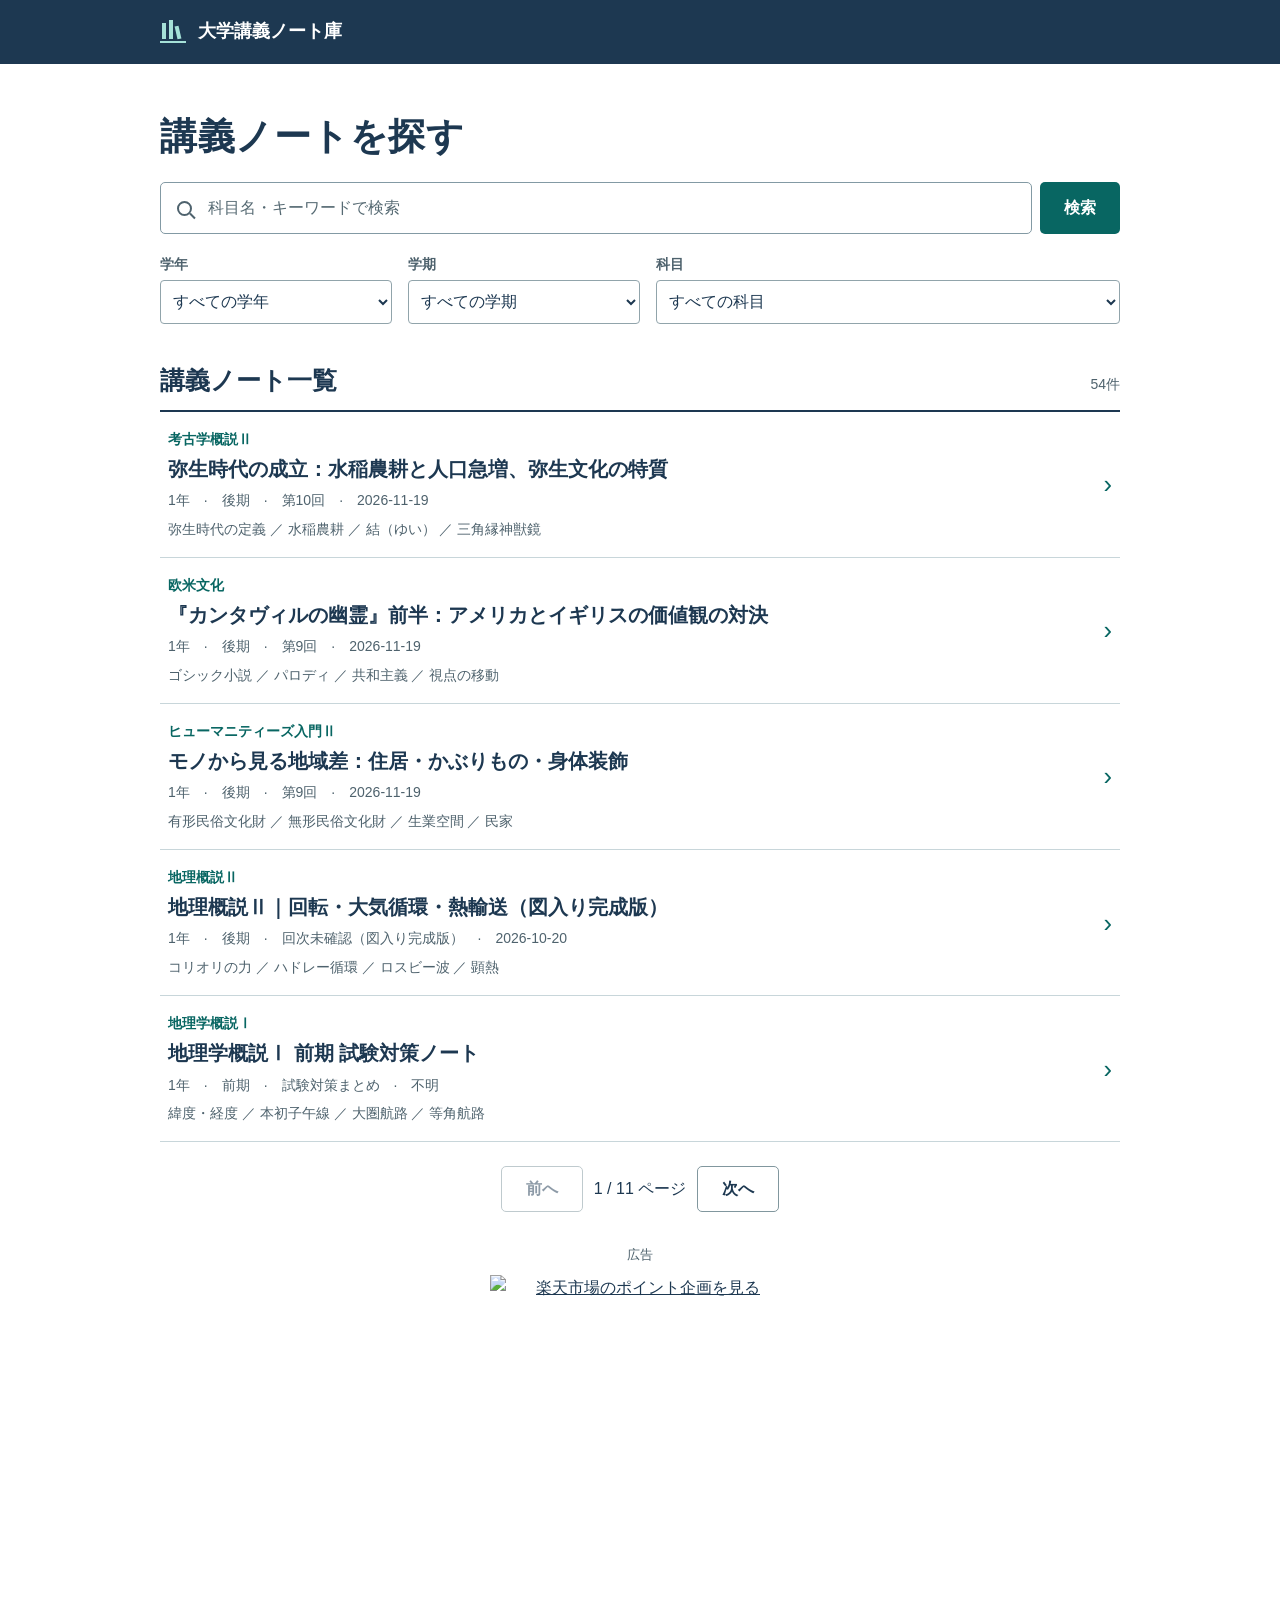
==== index.html @ e1bc1e38 "Publish the static university notes library" ====
<!doctype html>
<html lang="ja">
<head>
  <meta charset="utf-8">
  <meta name="viewport" content="width=device-width, initial-scale=1">
  <meta name="description" content="学年・学期・科目から大学の講義ノートを探し、PDFで読む。">
  <title>大学講義ノート庫</title>
  <link rel="stylesheet" href="./catalog.css">
  <script src="./library.js" defer></script>
</head>
<body class="catalog">
  <header class="catalog-header">
    <div class="catalog-width masthead">
      <a class="catalog-brand" href="./"><span class="shelf-mark" aria-hidden="true"><i></i><i></i><i></i></span>大学講義ノート庫</a>
    </div>
  </header>
  <main id="main" class="catalog-width">
    <p id="loading" class="catalog-state" role="status">ノートを読み込み中…</p>
    <noscript><p>ノートを表示するには JavaScript を有効にしてください。</p></noscript>
    <div id="catalog" hidden>
      <section class="catalog-search" aria-labelledby="find-heading">
        <h1 id="find-heading">講義ノートを探す</h1>
        <form id="search-form" role="search">
          <label class="sr-only" for="note-search">科目名・キーワードで検索</label>
          <div class="catalog-input">
            <span class="lens" aria-hidden="true"></span>
            <input id="note-search" name="q" type="search" placeholder="科目名・キーワードで検索">
          </div>
          <button type="submit" class="catalog-primary">検索</button>
        </form>
        <button id="filter-toggle" class="filter-disclosure" type="button" aria-expanded="false" aria-controls="filter-options">
          <span id="filter-label">絞り込み</span><span id="filter-icon" aria-hidden="true">＋</span>
        </button>
        <div id="filter-options" class="catalog-filters">
          <label class="catalog-select">学年<select id="grade"></select></label>
          <label class="catalog-select">学期<select id="semester"></select></label>
          <label class="catalog-select">科目<select id="subject"></select></label>
        </div>
      </section>
      <section class="catalog-results" aria-labelledby="list-heading">
        <div class="catalog-results-head">
          <h2 id="list-heading" tabindex="-1">講義ノート一覧</h2>
          <p id="result-count" role="status"></p>
        </div>
        <div id="active-filters" class="applied-filters" hidden>
          <span id="criteria"></span><button id="clear-filters" class="catalog-link" type="button">条件をクリア</button>
        </div>
        <p id="empty" class="catalog-state" hidden></p>
        <ul id="note-list" class="catalog-list"></ul>
        <nav id="pagination" class="catalog-pager" aria-label="ノート一覧のページ送り" hidden>
          <button id="previous" type="button">前へ</button>
          <span id="page-count"></span>
          <button id="next" type="button">次へ</button>
        </nav>
        <aside id="catalog-ad" class="catalog-ad" aria-label="楽天市場の広告" hidden>
          <p>広告</p>
          <a href="https://hb.afl.rakuten.co.jp/hsc/59ac83ad.79596c4b.59ac8269.04164c07/?link_type=pict&amp;ut=eyJwYWdlIjoic2hvcCIsInR5cGUiOiJwaWN0IiwiY29sIjoxLCJjYXQiOiI0NCIsImJhbiI6Mjc5NDg4OSwiYW1wIjpmYWxzZX0%3D" target="_blank" rel="nofollow sponsored noopener">
            <img src="https://hbb.afl.rakuten.co.jp/hsb/59ac83ad.79596c4b.59ac8269.04164c07/?me_id=1&amp;me_adv_id=2794889&amp;t=pict" width="300" height="300" loading="lazy" alt="楽天市場のポイント企画を見る">
          </a>
        </aside>
      </section>
    </div>
    <article id="reader" class="catalog-reader" hidden></article>
  </main>
</body>
</html>
---- catalog.css ----
* { box-sizing: border-box; }
[hidden] { display: none !important; }
body { margin: 0; }
a { color: inherit; }
button, input, select { font: inherit; }
button { border: 0; background: transparent; cursor: pointer; }
input { border: 0; background: transparent; }
.sr-only { position: absolute; width: 1px; height: 1px; padding: 0; margin: -1px; overflow: hidden; clip-path: inset(50%); white-space: nowrap; }

.catalog {
  --navy: #1d3851;
  --teal: #086662;
  --secondary: #4e626d;
  --edge: #c8d6da;
  min-height: 100vh;
  background: #fff;
  color: var(--navy);
  font-family: "Yu Gothic", "Hiragino Kaku Gothic ProN", Meiryo, sans-serif;
  line-height: 1.65;
  overflow-wrap: anywhere;
}
.catalog-width { width: min(960px, calc(100% - 64px)); margin-inline: auto; }
.catalog-header { background: var(--navy); color: white; }
.masthead, .catalog-brand { display: flex; align-items: center; }
.masthead { min-height: 64px; justify-content: space-between; gap: 1rem; }
.catalog-brand { gap: .75rem; text-decoration: none; font-weight: 700; font-size: 1.13rem; }
.shelf-mark { width: 26px; height: 23px; display: flex; align-items: end; gap: 3px; border-bottom: 2px solid #a5e1d8; padding: 0 2px 2px; }
.shelf-mark i { background: #a5e1d8; width: 4px; height: 16px; }
.shelf-mark i:nth-child(2) { height: 19px; }
.shelf-mark i:last-child { height: 13px; transform: rotate(-13deg); }
.catalog-back, .catalog-link { text-underline-offset: .25em; text-decoration: underline; }
.catalog h1, .catalog h2, .catalog h3 { margin: 0; line-height: 1.5; font-weight: 700; }
.catalog-search { padding-block: clamp(1.6rem, 4vw, 2.8rem) 1.75rem; }
.catalog-search h1, .catalog-reader h1 { font-size: clamp(1.65rem, 3vw, 2.3rem); letter-spacing: .015em; }
.catalog-search form { display: flex; gap: .5rem; margin-block: 1.15rem; }
.catalog-input { flex: 1; display: flex; align-items: center; gap: .85rem; min-width: 0; border: 1px solid #839aa4; border-radius: 5px; padding-inline: 1rem; background: white; }
.catalog-input input { flex: 1; min-width: 0; width: 100%; height: 50px; color: var(--navy); appearance: none; }
.catalog-input input::placeholder { color: #566a73; opacity: 1; }
.lens { position: relative; display: block; width: 15px; height: 15px; border: 2px solid var(--secondary); border-radius: 50%; }
.lens::after { content: ""; position: absolute; width: 7px; height: 2px; right: -6px; bottom: -3px; background: var(--secondary); transform: rotate(45deg); }
.catalog :focus-visible, .catalog-input:focus-within { outline: 3px solid #14867c; outline-offset: 3px; }
.catalog-header :focus-visible { outline-color: #a5e1d8; }
.catalog-input input:focus-visible { outline: 0; }
.catalog-primary, .catalog-secondary, .catalog-pager button { display: inline-flex; justify-content: center; align-items: center; min-height: 44px; padding: .55rem 1.5rem; border-radius: 5px; text-decoration: none; font-weight: 700; }
.catalog-primary { background: var(--teal); color: white; }
.catalog-primary:hover { background: #064e4b; }
.catalog-filters { display: grid; grid-template-columns: 1fr 1fr 2fr; gap: 1rem; }
.catalog-select { display: grid; min-width: 0; gap: .25rem; color: var(--secondary); font-size: .875rem; font-weight: 700; }
.catalog-select select { min-width: 0; width: 100%; min-height: 44px; padding: .5rem; color: var(--navy); background: #fff; border: 1px solid #91a4ab; border-radius: 4px; font-weight: 500; font-size: 1rem; }
.filter-disclosure { display: none; }
.catalog-results { padding-bottom: 3rem; }
.catalog-results-head { display: flex; gap: 1rem; align-items: baseline; justify-content: space-between; border-bottom: 2px solid var(--navy); padding-block: .65rem; }
.catalog-results-head h2, .reader-related h2 { font-size: clamp(1.25rem, 2.4vw, 1.55rem); }
.catalog-results-head p, .catalog-meta, .entry-terms { font-size: .875rem; color: var(--secondary); margin: 0; }
.catalog-results-head p, .catalog-pager { font-variant-numeric: tabular-nums; }
.catalog-list { list-style: none; padding: 0; margin: 0; }
.catalog-list li { border-bottom: 1px solid var(--edge); }
.catalog-list li > a { display: flex; align-items: center; gap: 1rem; justify-content: space-between; padding: 1rem .5rem; text-decoration: none; }
.catalog-list li > a:hover, .reader-related a:hover { background: #f1f7f7; }
.entry-body { min-width: 0; }
.course-name { color: var(--teal); font-weight: 700; font-size: .875rem; margin: 0 0 .2rem; }
.catalog-list h3 { font-size: clamp(1.08rem, 2vw, 1.26rem); }
.catalog-list a:hover h3 { text-decoration: underline; text-underline-offset: .2em; }
.catalog-meta { margin-top: .3rem; }
.entry-terms { margin-top: .35rem; }
.entry-arrow { font-size: 1.6rem; color: var(--teal); }
.applied-filters, .catalog-pager, .pdf-tools { display: flex; align-items: center; flex-wrap: wrap; gap: .7rem; }
.applied-filters { background: #edf5f4; padding: .6rem .8rem; justify-content: space-between; font-size: .9rem; }
.catalog-link, .catalog-back { color: var(--teal); font-weight: 700; }
.catalog-link { min-height: 40px; background: transparent; }
.catalog-state { padding: 2rem 0; }
.catalog-pager { margin-top: 1.5rem; justify-content: center; }
.catalog-secondary, .catalog-pager button { border: 1px solid #81979e; color: var(--navy); background: white; }
.catalog-pager button:disabled { opacity: .5; cursor: default; }
.catalog-ad { margin: 2rem auto 0; text-align: center; }
.catalog-ad p { margin: 0 0 .45rem; color: var(--secondary); font-size: .8rem; }
.catalog-ad a { display: inline-block; max-width: 100%; padding: 2px; }
.catalog-ad img { display: block; max-width: 100%; height: auto; }
.catalog-reader { padding-block: 1.25rem 4rem; }
.catalog-back { display: inline-flex; align-items: center; min-height: 44px; margin-bottom: 1rem; }
.pdf-tools { margin: 1.25rem 0; }
.catalog-pdf { width: 100%; height: clamp(460px, 78vh, 1100px); border: 1px solid var(--edge); background: #f0f4f4; }
.reader-tags, .reader-related { margin-top: 1.75rem; }
.reader-tags summary { cursor: pointer; padding: .75rem 0; color: var(--teal); font-weight: 700; }
.reader-tags h3 { font-size: 1rem; margin: .75rem 0 .3rem; }
.catalog-tags { display: flex; gap: .4rem; flex-wrap: wrap; }
.catalog-tags a { color: var(--teal); background: #edf5f4; border-radius: 3px; padding: .35rem .65rem; text-underline-offset: .2em; }
.reader-related a { display: block; padding: .8rem 0; border-bottom: 1px solid var(--edge); font-weight: 700; }
.reader-related a span { display: block; font-size: .875rem; color: var(--secondary); }
@media (max-width: 640px) {
  .catalog-width { width: calc(100% - 32px); }
  .masthead { min-height: 54px; }
  .catalog-brand { font-size: 1rem; }
  .catalog-search { padding-block: 1.4rem 1rem; }
  .catalog-search form { margin-block: .85rem .5rem; }
  .catalog-input { padding-inline: .75rem; }
  .catalog-input input { height: 46px; }
  .catalog-primary { padding-inline: 1rem; }
  .filter-disclosure { display: flex; align-items: center; justify-content: space-between; width: 100%; min-height: 44px; font-weight: 700; color: var(--teal); }
  .catalog-filters { display: none; gap: .7rem; grid-template-columns: repeat(2, minmax(0, 1fr)); }
  .catalog-filters.is-open { display: grid; margin-block: .3rem .75rem; }
  .catalog-select:last-child { grid-column: 1 / -1; }
  .catalog-list li > a { padding-inline: 0; }
  .catalog-meta { line-height: 1.7; }
  .pdf-tools > a { flex: 1; padding-inline: .5rem; }
}
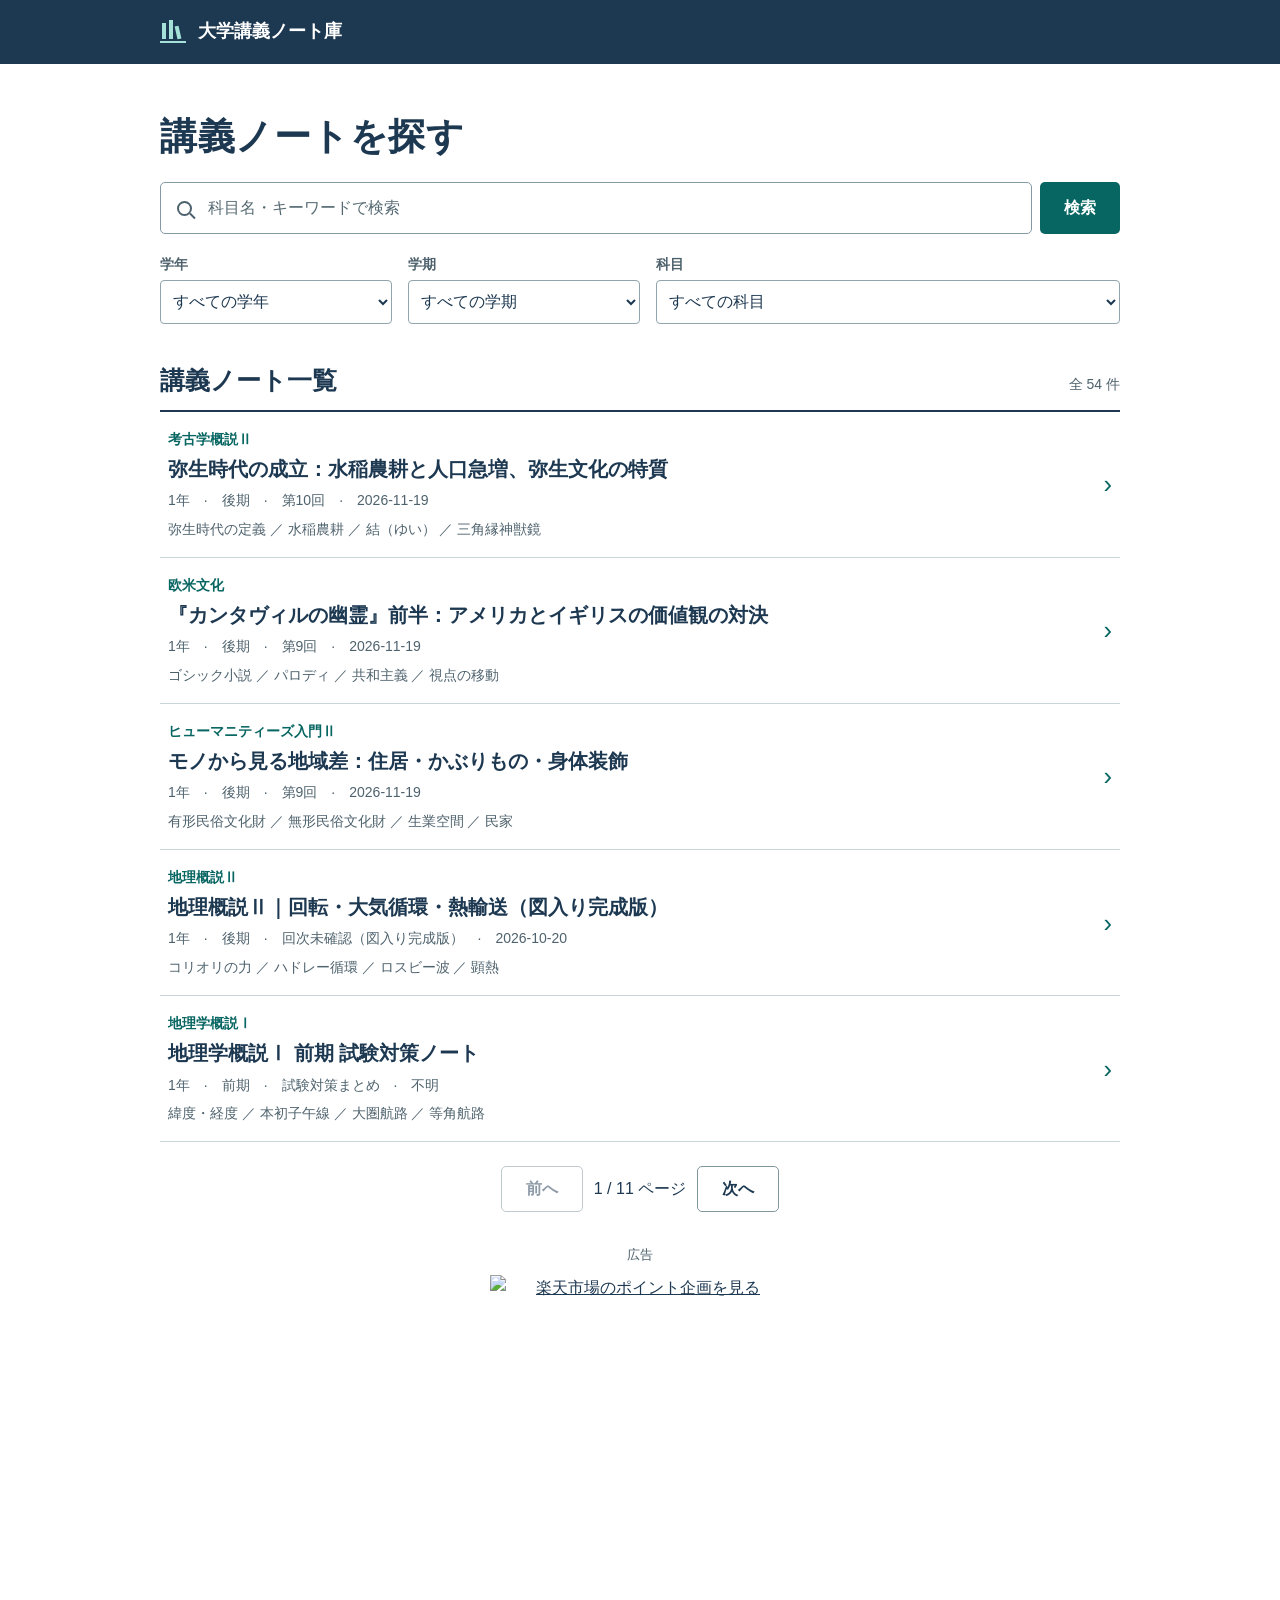
==== commit 7db0edd6: "Sites版のUI・機能を再現: 詳細URLを/notes/<id>形式に、PDFを開くボタン、件数表示「全N件」、学期連動の科目ファセット等" ====
--- a/index.html
+++ b/index.html
@@ -3,7 +3,13 @@
 <head>
   <meta charset="utf-8">
   <meta name="viewport" content="width=device-width, initial-scale=1">
-  <meta name="description" content="学年・学期・科目から大学の講義ノートを探し、PDFで読む。">
+  <meta name="description" content="講義資料を検索・閲覧するための大学ノートライブラリ。">
+  <meta property="og:title" content="大学講義ノート庫">
+  <meta property="og:description" content="講義資料を検索・閲覧するための大学ノートライブラリ。">
+  <meta property="og:type" content="website">
+  <meta name="twitter:card" content="summary">
+  <meta name="twitter:title" content="大学講義ノート庫">
+  <meta name="twitter:description" content="講義資料を検索・閲覧するための大学ノートライブラリ。">
   <title>大学講義ノート庫</title>
   <link rel="stylesheet" href="./catalog.css">
   <script src="./library.js" defer></script>
@@ -14,7 +20,7 @@
       <a class="catalog-brand" href="./"><span class="shelf-mark" aria-hidden="true"><i></i><i></i><i></i></span>大学講義ノート庫</a>
     </div>
   </header>
-  <main id="main" class="catalog-width">
+  <main id="main" class="catalog-width catalog-main">
     <p id="loading" class="catalog-state" role="status">ノートを読み込み中…</p>
     <noscript><p>ノートを表示するには JavaScript を有効にしてください。</p></noscript>
     <div id="catalog" hidden>
@@ -47,7 +53,7 @@
         </div>
         <p id="empty" class="catalog-state" hidden></p>
         <ul id="note-list" class="catalog-list"></ul>
-        <nav id="pagination" class="catalog-pager" aria-label="ノート一覧のページ送り" hidden>
+        <nav id="pagination" class="catalog-pager" aria-label="検索結果のページ送り" hidden>
           <button id="previous" type="button">前へ</button>
           <span id="page-count"></span>
           <button id="next" type="button">次へ</button>
